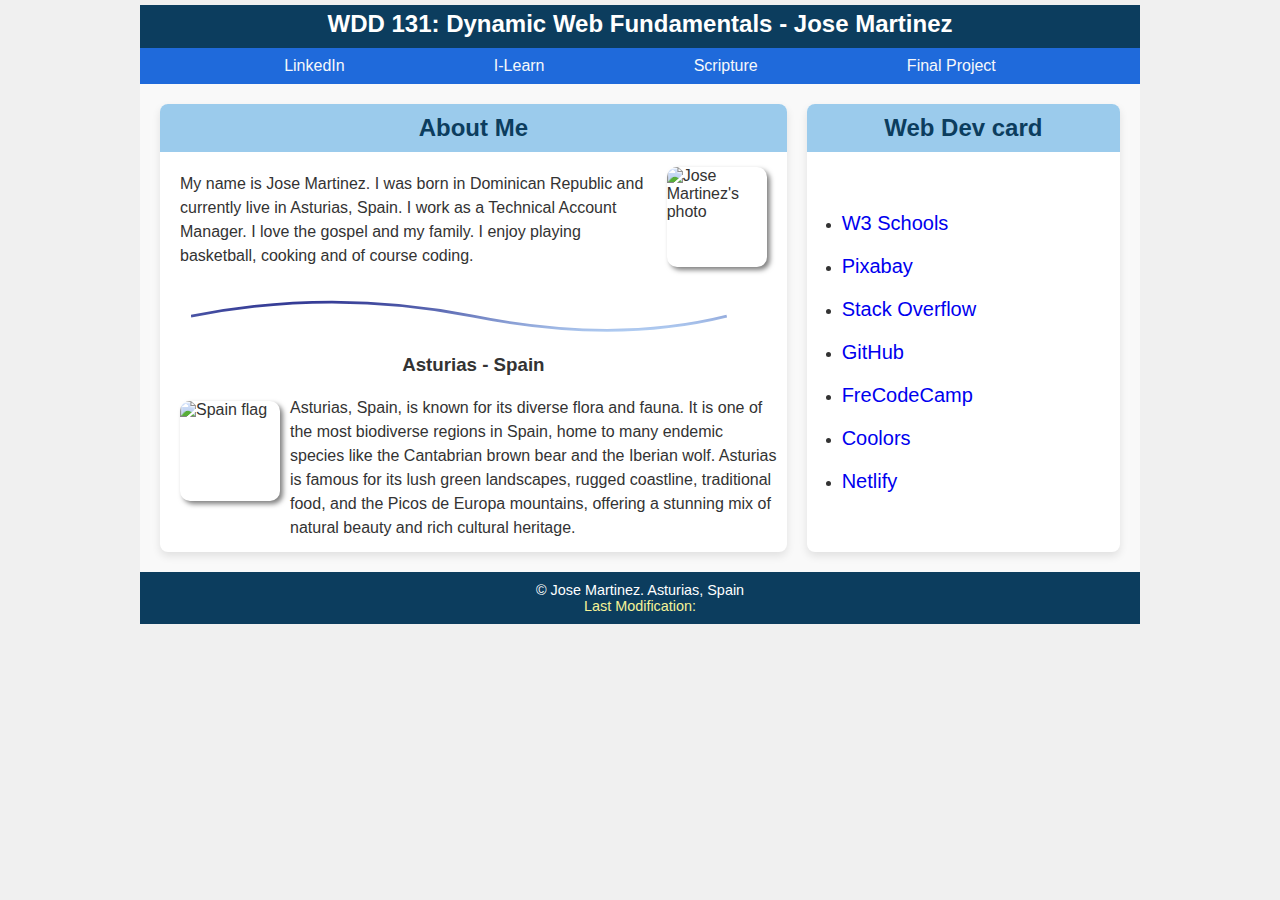
==== index.html @ cc100aa3 "index" ====
<!DOCTYPE html>
<html lang="en">

<head>
    <meta charset="UTF-8">
    <meta name="viewport" content="width=device-width, initial-scale=1.0">
    <title>WDD 131 - Dynamic Web Fundamentals - Jose Martinez</title>
    <meta name="description"
        content="WDD 131 - Dynamic Web Fundamentals by Jose Martinez. Learn about web development card and my background.">
    <meta name="author" content="Jose Martinez">
    <link rel="stylesheet" href="styles/base.css">
    <script src="scripts/getdates.js" defer></script>
</head>

<body>
    <header>
        <h1>WDD 131: Dynamic Web Fundamentals - Jose Martinez</h1>
        <nav>
            <a href="https://www.linkedin.com/in/jose-l-martinez-r/?locale=en_US" target="_blank">LinkedIn</a>
            <a href="https://byui.instructure.com/" target="_blank">I-Learn</a>
            <a href="https://www.churchofjesuschrist.org/study/scriptures/bofm/mosiah/2?lang=eng&id=p41#p41"
                target="_blank">Scripture</a>
            <a href="#">Final Project</a>
        </nav>
    </header>

    <main>
        <!-- Card Section (Left) -->
        <section class="card">
            <h2>About Me</h2>
            <div class="aboutme">
                <p class="aboutme">My name is Jose Martinez. I was born in Dominican Republic and currently live in
                    Asturias, Spain.
                    I work as a Technical Account Manager. I love the gospel and my family. I enjoy playing basketball,
                    cooking and of course coding.</p>
                <img src="images/jose.jpg" alt="Jose Martinez's photo" class="profile-photo" width="184" height="184">
            </div>

            <svg class="separator" viewBox="0 0 100 10" preserveAspectRatio="none">
                <defs>
                    <linearGradient id="gradiente" x1="0%" y1="0%" x2="100%" y2="100%">
                        <stop class="stop1" offset="0%" />
                        <stop class="stop2" offset="100%" />
                    </linearGradient>
                </defs>
                <path class="separator-path" d="M0 5 Q 25 0, 50 5 T 95 5" fill="transparent" />
            </svg>
            


            <h3 class="location">Asturias - Spain</h3>
            <div class="country">
                <img src="images/spainflag.jpg" alt="Spain flag" class="profile-photo" width="184" height="184">
                <p>Asturias, Spain, is known for its diverse flora and fauna. It is one of the most biodiverse
                    regions in Spain, home to many endemic species like the Cantabrian brown bear and the Iberian wolf.
                    Asturias is famous for its lush green landscapes, rugged coastline, traditional food,
                    and the Picos de Europa mountains, offering a stunning mix of natural beauty and rich cultural
                    heritage.</p>
            </div>
        </section>

        <!-- card Section (Right) -->
        <section class="card">
            <h2>Web Dev card</h2>
            <ul>
                <li><a href="https://www.w3schools.com" target="_blank">W3 Schools</a></li>
                <li><a href="https://pixabay.com/es/" target="_blank">Pixabay</a></li>
                <li><a href="https://stackoverflow.com/" target="_blank">Stack Overflow</a></li>
                <li><a href="https://github.com/" target="_blank">GitHub</a></li>
                <li><a href="https://www.freecodecamp.org/" target="_blank">FreCodeCamp</a></li>
                <li><a href="https://coolors.co/" target="_blank">Coolors</a></li>
                <li><a href="https://www.netlify.com/" target="_blank">Netlify</a></li>
            </ul>
        </section>
    </main>

    <footer>
        <p>&copy; <span id="currentyear"></span> Jose Martinez. Asturias, Spain</p>
        <p id="lastmodified">Last Modification: <span></span></p>
    </footer>
</body>

</html>
---- styles/base.css ----
/* Basic Reset */
* {
    margin: 0;
    padding: 0;
    box-sizing: border-box;
}

body {
    font-family:'Segoe UI', Tahoma, Verdana, sans-serif;
    background-color: #f0f0f0;
    color: #333;
    display: flex;
    flex-direction: column;
    align-items: center;
    min-height: 100vh;
}

/* Header, Main, and Footer Width */
header, main, footer {
    width: 100%;
    max-width: 1000px;
    margin: 0 auto;
    padding: 10px;
}

/* Header and Navigation */
header {
    display: flex;
    flex-direction: column;
    justify-content: space-between;
    background-color: #0c3d5e;
    color: #fff;
    text-align: center;
    margin-top: 5px;
    padding: 5px 0 0 0;
    height: auto;
}

h1 {
    font-size: 1.5em;
}

nav {
    display: flex;
    flex-direction: row;
    justify-content: space-evenly;
    background-color: #1f6adb;
    padding: 4px 0;
    margin-top: 10px;
    z-index: 1;
}

nav a {
    color: #f6f8fa;
    text-decoration: none;
    padding: 5px 5px;
    transition: background-color 0.3s;
}

nav a:hover {
    background-color: #9acbf0;
    border-radius: 5px;
    color:#0c3d5e;
}

/* Main Layout with Grid */
main {
    display: grid;
    grid-template-columns: 1fr;
    gap: 20px;
    max-height: fit-content;
    padding: 20px;
    background-color: #f9f9f9;
}

/* Section Title Background */
h2 {
    background-color: #9bcbec;
    color: #0c3d5e;
    padding: 10px;
    text-align: center;
    border-top-left-radius: 8px;
    border-top-right-radius: 8px;
    margin: 0;
}

.aboutme, .country {
    display: flex;
    flex-direction: row;
    justify-content: space-around;
    padding: 10px;
}

.aboutme p, .country p {
    line-height: 1.5;
}

.profile-photo {
    width: 100%;
    max-width: 100px;
    max-height: 100px;
    height: auto;
    border-radius: 10%;
    display: block;
    margin: 5px 10px;
    box-shadow: 3px 3px 5px rgba(0, 0, 0, 0.5);
}

/* Right Section (card) */
.card {
    display: flex;
    flex-direction: column;
    height: auto;
    background-color: #fff;
    border-radius: 8px;
    box-shadow: 0 4px 8px rgba(0, 0, 0, 0.1);
}

.card ul {
    height: 400px;
    display: flex;
    flex-direction: column;
    margin-left: 20px;
    justify-content: center;
    padding-left: 15px;
}

.card li {
    margin: 10px 0;
}

.card a {
    text-decoration: none;
    font-size: 20px;
}

.card a:hover {
    text-decoration: underline;
}

/* Location Text */
.location {
    text-align: center;
    margin: 10px 0;
}

/*style for SVG separator*/
.separator {
    width: 90%;
    height: auto;
    display: block;
    margin: 0 auto;  
}

.separator-path {
    stroke: url(#gradiente);
    stroke-width: 0.5;
}

.stop1 {
    stop-color: #242889;
    stop-opacity: 1;
}

.stop2 {
    stop-color: #bddbfb;
    stop-opacity: 1;
}

/* Footer */
footer {
    background-color: #0c3d5e;
    color: #fff;
    text-align: center;
    padding: 10px;
    font-size: 0.9em;
    margin-top: 0;
}

#lastmodified {
    color: #f6f397;
}

/* Media Queries for Responsiveness */
@media (min-width: 600px) {
    main {
        grid-template-columns: 2fr 1fr;
    }
    
    .aboutme {
        flex-direction: row;
        justify-content: flex-start;
    }

    .profile-photo {
        max-width: 100px;
    }
}

@media (max-width: 600px) {
    .profile-photo {
        max-width: 80px;
        max-height: 90px;
    }

    nav {
        flex-direction: column;
        align-items: center;
        padding: 10px;
    }

    nav a {
        margin: 5px 0;
        font-size: 1.2em;
    }

    /* Aditional adjustment for card */
    .card ul {
        margin-left: 30px;
        padding: 0;
    }
}
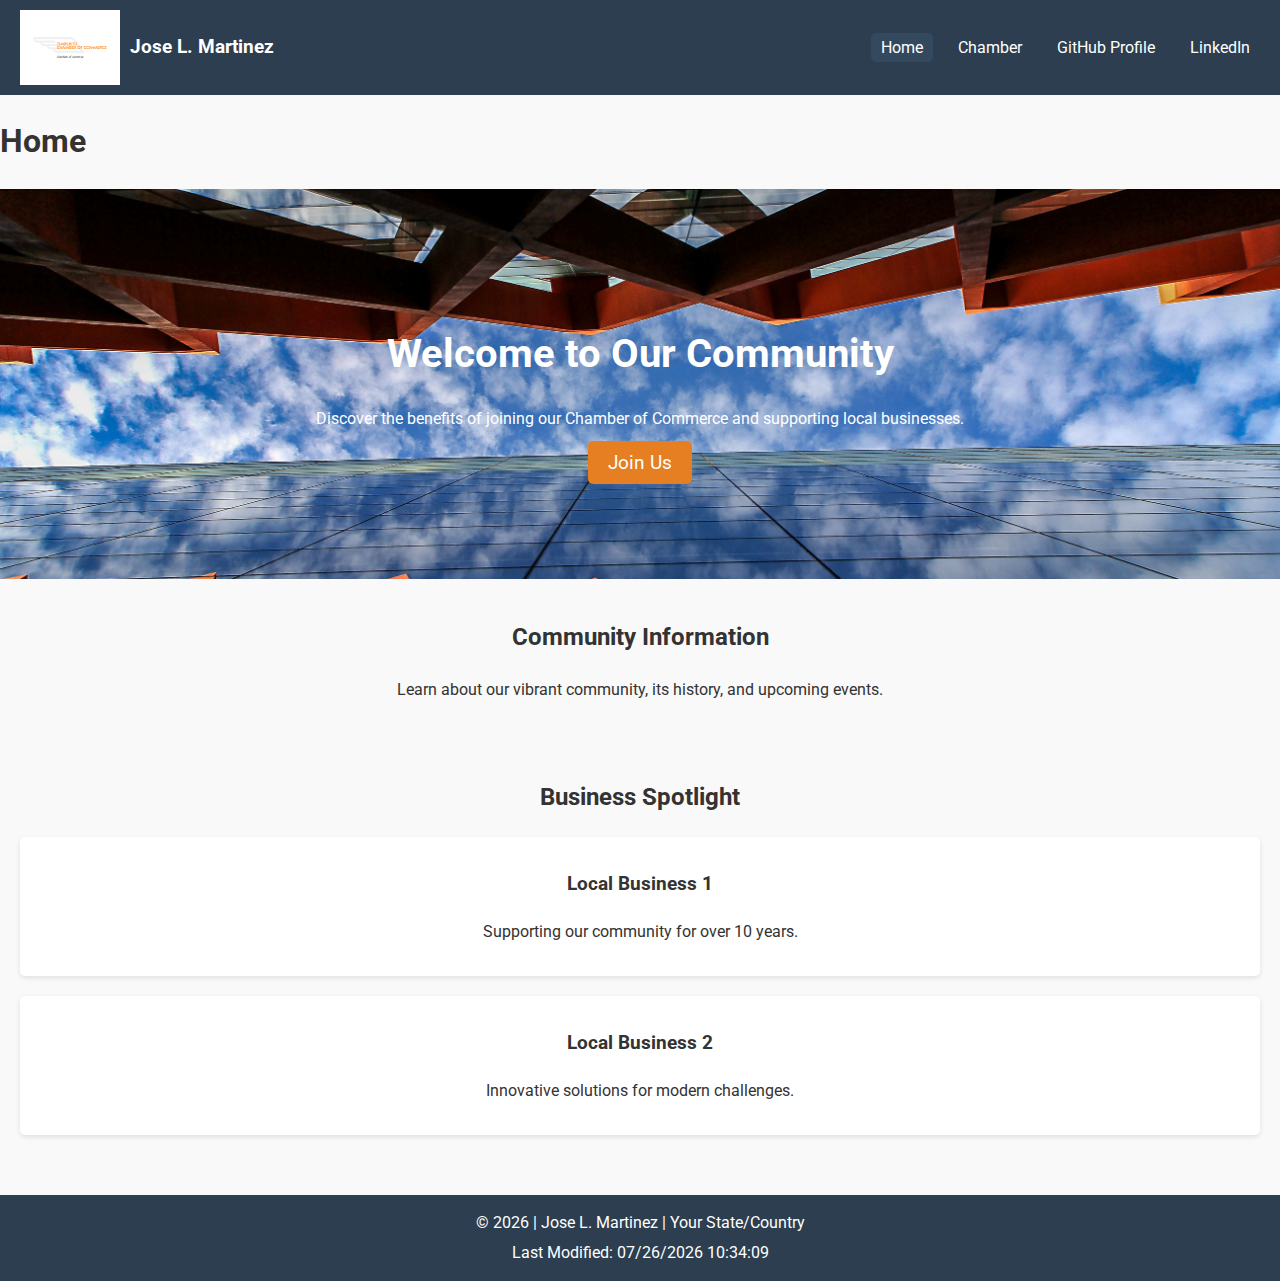
==== commit 4b902f2c: "chamber of comerce" ====
--- a/index.html
+++ b/index.html
@@ -1,83 +1,61 @@
 <!DOCTYPE html>
 <html lang="en">
-
 <head>
     <meta charset="UTF-8">
     <meta name="viewport" content="width=device-width, initial-scale=1.0">
-    <title>WDD 131 - Dynamic Web Fundamentals - Jose Martinez</title>
-    <meta name="description"
-        content="WDD 131 - Dynamic Web Fundamentals by Jose Martinez. Learn about web development card and my background.">
-    <meta name="author" content="Jose Martinez">
-    <link rel="stylesheet" href="styles/base.css">
-    <script src="scripts/getdates.js" defer></script>
+    <meta name="description" content="Chamber of Commerce website promoting local business interests and community growth.">
+    <meta name="author" content="Your Name">
+    <title>Chamber of Commerce</title>
+    <link rel="stylesheet" href="/styles/styles.css">
+    <link href="https://fonts.googleapis.com/css2?family=Roboto:wght@400;700&family=Open+Sans:wght@400;700&display=swap" rel="stylesheet">
+    <script src="/scripts/scripts.js" defer></script>
 </head>
-
 <body>
     <header>
-        <h1>WDD 131: Dynamic Web Fundamentals - Jose Martinez</h1>
+        <div class="header-content">
+            <img src="images/logo.png" alt="Chamber of Commerce Logo" width="100">
+            <span>Jose L. Martinez</span>
+        </div>
         <nav>
-            <a href="https://www.linkedin.com/in/jose-l-martinez-r/?locale=en_US" target="_blank">LinkedIn</a>
-            <a href="https://byui.instructure.com/" target="_blank">I-Learn</a>
-            <a href="https://www.churchofjesuschrist.org/study/scriptures/bofm/mosiah/2?lang=eng&id=p41#p41"
-                target="_blank">Scripture</a>
-            <a href="#">Final Project</a>
+            <button id="menu-toggle" aria-label="Toggle navigation menu">&#9776;</button>
+            <ul id="nav-menu">
+                <li><a href="index.html" class="active">Home</a></li>
+                <li><a href="chamber.html">Chamber</a></li>
+                <li><a href="https://github.com/yourprofile" target="_blank">GitHub Profile</a></li>
+                <li><a href="https://linkedin.com/in/yourprofile" target="_blank">LinkedIn</a></li>
+            </ul>
         </nav>
     </header>
 
     <main>
-        <!-- Card Section (Left) -->
-        <section class="card">
-            <h2>About Me</h2>
-            <div class="aboutme">
-                <p class="aboutme">My name is Jose Martinez. I was born in Dominican Republic and currently live in
-                    Asturias, Spain.
-                    I work as a Technical Account Manager. I love the gospel and my family. I enjoy playing basketball,
-                    cooking and of course coding.</p>
-                <img src="images/jose.jpg" alt="Jose Martinez's photo" class="profile-photo" width="184" height="184">
-            </div>
-
-            <svg class="separator" viewBox="0 0 100 10" preserveAspectRatio="none">
-                <defs>
-                    <linearGradient id="gradiente" x1="0%" y1="0%" x2="100%" y2="100%">
-                        <stop class="stop1" offset="0%" />
-                        <stop class="stop2" offset="100%" />
-                    </linearGradient>
-                </defs>
-                <path class="separator-path" d="M0 5 Q 25 0, 50 5 T 95 5" fill="transparent" />
-            </svg>
-            
-
-
-            <h3 class="location">Asturias - Spain</h3>
-            <div class="country">
-                <img src="images/spainflag.jpg" alt="Spain flag" class="profile-photo" width="184" height="184">
-                <p>Asturias, Spain, is known for its diverse flora and fauna. It is one of the most biodiverse
-                    regions in Spain, home to many endemic species like the Cantabrian brown bear and the Iberian wolf.
-                    Asturias is famous for its lush green landscapes, rugged coastline, traditional food,
-                    and the Picos de Europa mountains, offering a stunning mix of natural beauty and rich cultural
-                    heritage.</p>
-            </div>
+        <h1>Home</h1>
+        <section class="hero">
+            <h2>Welcome to Our Community</h2>
+            <p>Discover the benefits of joining our Chamber of Commerce and supporting local businesses.</p>
+            <a href="join.html" class="cta-button">Join Us</a>
         </section>
 
-        <!-- card Section (Right) -->
-        <section class="card">
-            <h2>Web Dev card</h2>
-            <ul>
-                <li><a href="https://www.w3schools.com" target="_blank">W3 Schools</a></li>
-                <li><a href="https://pixabay.com/es/" target="_blank">Pixabay</a></li>
-                <li><a href="https://stackoverflow.com/" target="_blank">Stack Overflow</a></li>
-                <li><a href="https://github.com/" target="_blank">GitHub</a></li>
-                <li><a href="https://www.freecodecamp.org/" target="_blank">FreCodeCamp</a></li>
-                <li><a href="https://coolors.co/" target="_blank">Coolors</a></li>
-                <li><a href="https://www.netlify.com/" target="_blank">Netlify</a></li>
-            </ul>
+        <section class="community-info">
+            <h2>Community Information</h2>
+            <p>Learn about our vibrant community, its history, and upcoming events.</p>
+        </section>
+
+        <section class="business-spotlight">
+            <h2>Business Spotlight</h2>
+            <div class="business">
+                <h3>Local Business 1</h3>
+                <p>Supporting our community for over 10 years.</p>
+            </div>
+            <div class="business">
+                <h3>Local Business 2</h3>
+                <p>Innovative solutions for modern challenges.</p>
+            </div>
         </section>
     </main>
 
     <footer>
-        <p>&copy; <span id="currentyear"></span> Jose Martinez. Asturias, Spain</p>
-        <p id="lastmodified">Last Modification: <span></span></p>
+        <p>&copy; <span id="current-year"></span> | Jose L. Martinez | Your State/Country</p>
+        <p id="lastModified"></p>
     </footer>
 </body>
-
 </html>--- a/styles/styles.css
+++ b/styles/styles.css
@@ -0,0 +1,144 @@
+/* General Styles */
+body {
+    font-family: 'Roboto', sans-serif;
+    margin: 0;
+    padding: 0;
+    line-height: 1.6;
+    color: #333;
+    background-color: #f9f9f9;
+}
+
+header {
+    background-color: #2c3e50;
+    color: #fff;
+    padding: 10px 20px;
+    display: flex;
+    justify-content: space-between;
+    align-items: center;
+}
+
+header .header-content {
+    display: flex;
+    align-items: center;
+}
+
+header img {
+    margin-right: 10px;
+}
+
+header span {
+    font-size: 1.2em;
+    font-weight: bold;
+}
+
+nav {
+    position: relative;
+}
+
+nav ul {
+    list-style: none;
+    padding: 0;
+    margin: 0;
+    display: flex;
+    gap: 15px;
+}
+
+nav ul li {
+    display: inline;
+}
+
+nav ul li a {
+    color: #fff;
+    text-decoration: none;
+    padding: 5px 10px;
+    transition: background-color 0.3s;
+}
+
+nav ul li a:hover, nav ul li a.active {
+    background-color: #34495e;
+    border-radius: 5px;
+}
+
+#menu-toggle {
+    display: none;
+    background: none;
+    border: none;
+    color: #fff;
+    font-size: 1.5em;
+    cursor: pointer;
+}
+
+.hero {
+    background: url('/images/hero.jpg') no-repeat center center/cover;
+    color: #fff;
+    padding: 100px 20px;
+    text-align: center;
+}
+
+.hero h2 {
+    font-size: 2.5em;
+    margin-bottom: 20px;
+}
+
+.hero .cta-button {
+    background-color: #e67e22;
+    color: #fff;
+    padding: 10px 20px;
+    text-decoration: none;
+    border-radius: 5px;
+    font-size: 1.2em;
+}
+
+.community-info, .business-spotlight {
+    padding: 20px;
+    text-align: center;
+}
+
+.business-spotlight .business {
+    margin: 20px 0;
+    padding: 15px;
+    background-color: #fff;
+    border-radius: 5px;
+    box-shadow: 0 2px 5px rgba(0, 0, 0, 0.1);
+}
+
+footer {
+    background-color: #2c3e50;
+    color: #fff;
+    text-align: center;
+    padding: 10px 0;
+    margin-top: 20px;
+}
+
+footer p {
+    margin: 5px 0;
+}
+
+/* Responsive Design */
+@media (max-width: 768px) {
+    nav ul {
+        display: none;
+        flex-direction: column;
+        background-color: #2c3e50;
+        position: absolute;
+        top: 50px;
+        right: 0;
+        width: 100%;
+    }
+
+    nav ul.active {
+        display: flex;
+    }
+
+    #menu-toggle {
+        display: block;
+    }
+
+    .hero {
+        padding: 50px 20px;
+    }
+
+    .hero h2 {
+        font-size: 2em;
+    }
+}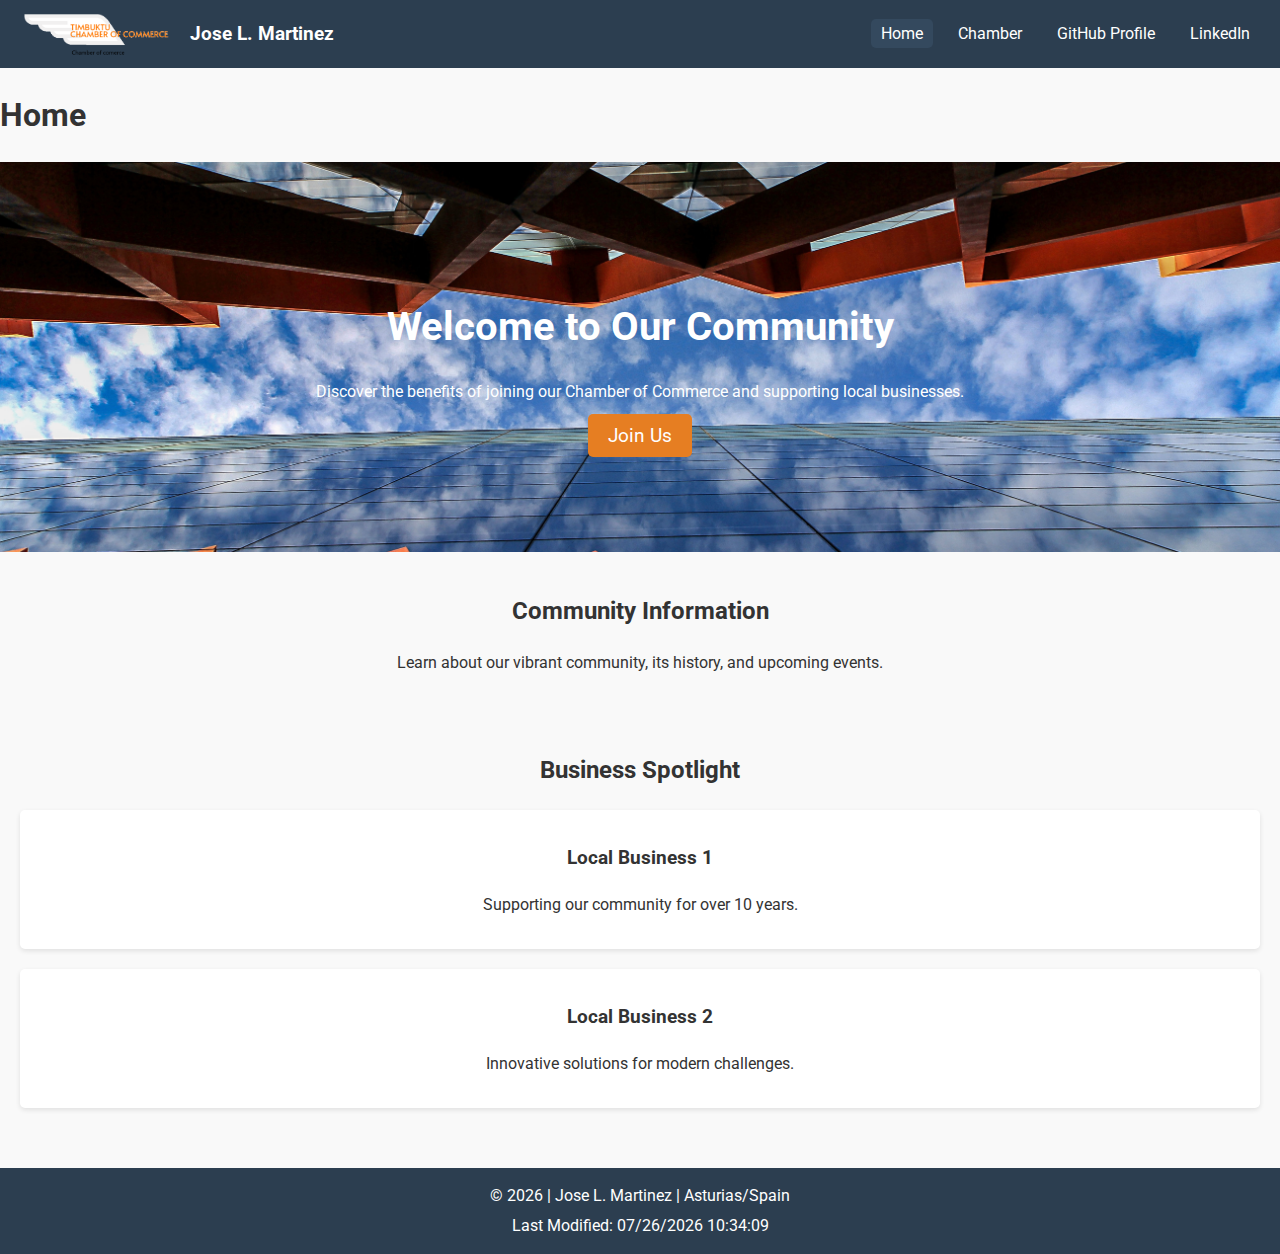
==== commit 7443eb18: "logo" ====
--- a/index.html
+++ b/index.html
@@ -6,23 +6,23 @@
     <meta name="description" content="Chamber of Commerce website promoting local business interests and community growth.">
     <meta name="author" content="Your Name">
     <title>Chamber of Commerce</title>
-    <link rel="stylesheet" href="/styles/styles.css">
+    <link rel="stylesheet" href="styles/styles.css">
     <link href="https://fonts.googleapis.com/css2?family=Roboto:wght@400;700&family=Open+Sans:wght@400;700&display=swap" rel="stylesheet">
-    <script src="/scripts/scripts.js" defer></script>
+    <script src="scripts/scripts.js" defer></script>
 </head>
 <body>
     <header>
         <div class="header-content">
-            <img src="images/logo.png" alt="Chamber of Commerce Logo" width="100">
-            <span>Jose L. Martinez</span>
+            <img class="logo" src="images/logo.png" alt="Chamber of Commerce Logo">
+            <span class="studentName">Jose L. Martinez</span>
         </div>
         <nav>
             <button id="menu-toggle" aria-label="Toggle navigation menu">&#9776;</button>
             <ul id="nav-menu">
                 <li><a href="index.html" class="active">Home</a></li>
                 <li><a href="chamber.html">Chamber</a></li>
-                <li><a href="https://github.com/yourprofile" target="_blank">GitHub Profile</a></li>
-                <li><a href="https://linkedin.com/in/yourprofile" target="_blank">LinkedIn</a></li>
+                <li><a href="https://github.com/jym126" target="_blank">GitHub Profile</a></li>
+                <li><a href="https://www.linkedin.com/in/jose-l-martinez-r/?locale=en_US" target="_blank">LinkedIn</a></li>
             </ul>
         </nav>
     </header>
@@ -54,7 +54,7 @@
     </main>
 
     <footer>
-        <p>&copy; <span id="current-year"></span> | Jose L. Martinez | Your State/Country</p>
+        <p>&copy; <span id="current-year"></span> | Jose L. Martinez | Asturias/Spain</p>
         <p id="lastModified"></p>
     </footer>
 </body>
--- a/styles/styles.css
+++ b/styles/styles.css
@@ -29,6 +29,16 @@
 header span {
     font-size: 1.2em;
     font-weight: bold;
+}
+
+.logo{
+    width: 150px;
+    margin: 0;
+    padding: 0;
+}
+
+.studentName {
+    margin-left: 20px;
 }
 
 nav {
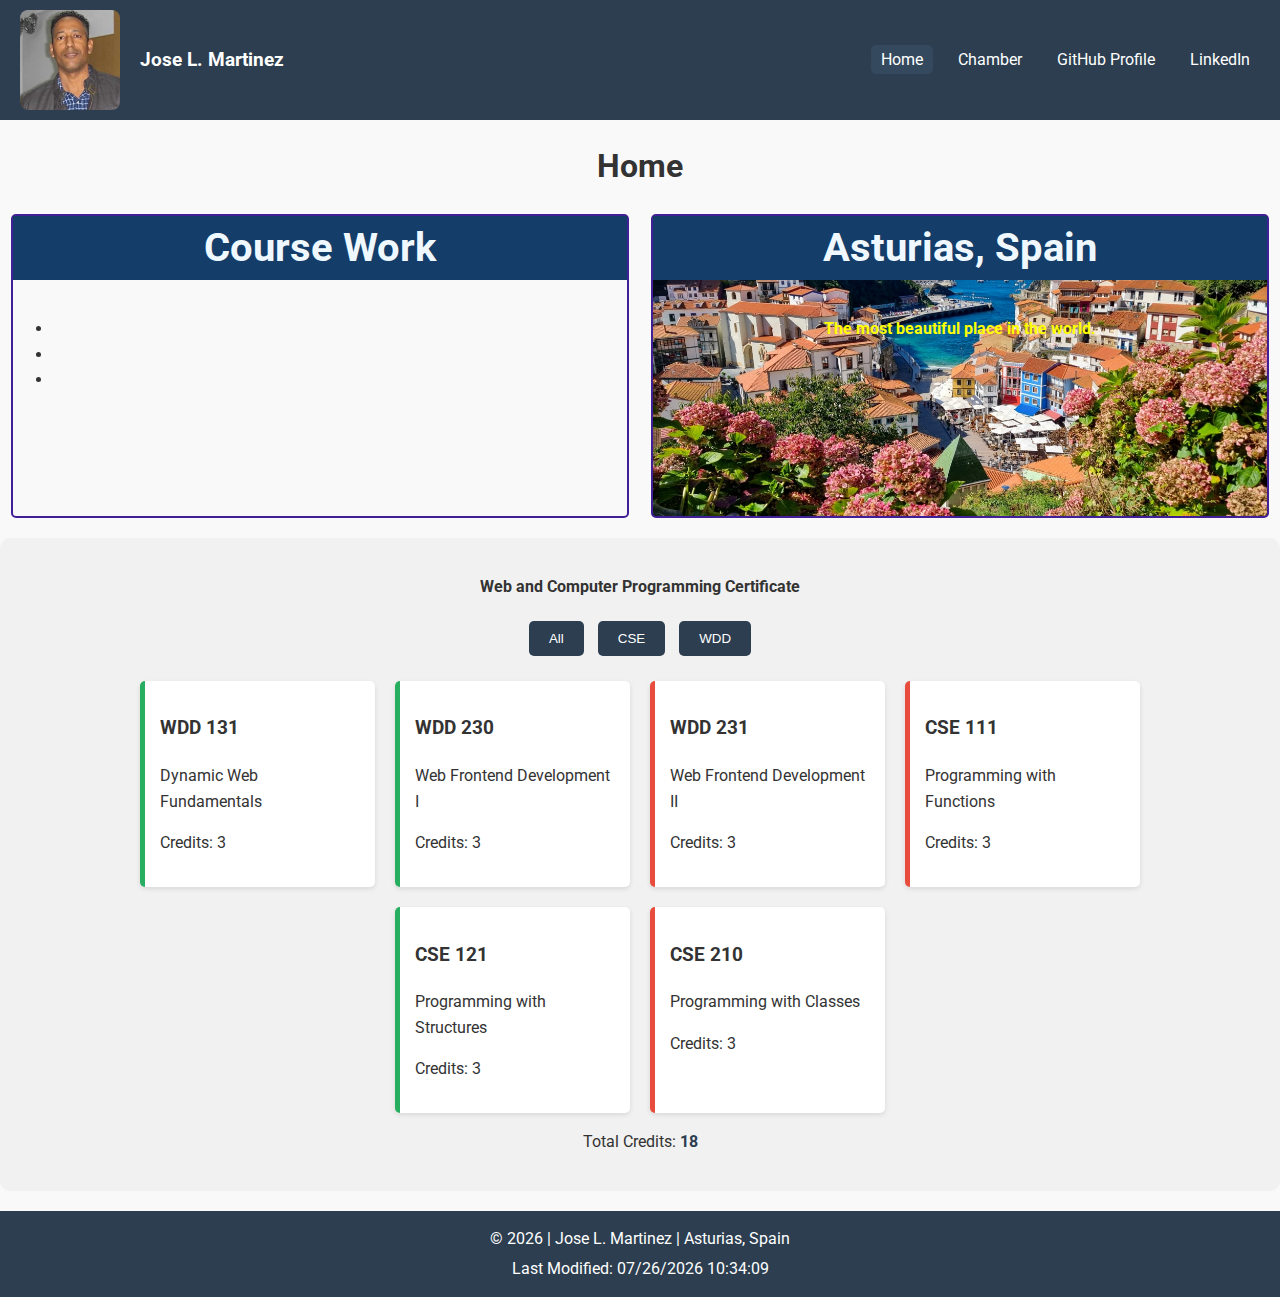
==== commit 0ced98ce: "styling" ====
--- a/index.html
+++ b/index.html
@@ -3,9 +3,9 @@
 <head>
     <meta charset="UTF-8">
     <meta name="viewport" content="width=device-width, initial-scale=1.0">
-    <meta name="description" content="Chamber of Commerce website promoting local business interests and community growth.">
-    <meta name="author" content="Your Name">
-    <title>Chamber of Commerce</title>
+    <meta name="description" content="Course home page.">
+    <meta name="author" content="Jose L. Martinez">
+    <title>Course Home Page</title>
     <link rel="stylesheet" href="styles/styles.css">
     <link href="https://fonts.googleapis.com/css2?family=Roboto:wght@400;700&family=Open+Sans:wght@400;700&display=swap" rel="stylesheet">
     <script src="scripts/scripts.js" defer></script>
@@ -13,7 +13,7 @@
 <body>
     <header>
         <div class="header-content">
-            <img class="logo" src="images/logo.png" alt="Chamber of Commerce Logo">
+            <img class="logo" src="images/jose.jpg" alt="student photo">
             <span class="studentName">Jose L. Martinez</span>
         </div>
         <nav>
@@ -27,34 +27,38 @@
         </nav>
     </header>
 
+    <h1>Home</h1>
     <main>
-        <h1>Home</h1>
         <section class="hero">
-            <h2>Welcome to Our Community</h2>
-            <p>Discover the benefits of joining our Chamber of Commerce and supporting local businesses.</p>
-            <a href="join.html" class="cta-button">Join Us</a>
+            <div class="courseWork hero-content">
+                <h2>Course Work</h2>
+                <ul>
+                    <li></li>
+                    <li></li>
+                    <li></li>
+                </ul>
+            </div>
+            <div class="country hero-content">
+                <h2>Asturias, Spain</h2>
+                <p><strong>The most beautiful place in the world.</strong></p>
+            </div>
         </section>
 
-        <section class="community-info">
-            <h2>Community Information</h2>
-            <p>Learn about our vibrant community, its history, and upcoming events.</p>
-        </section>
-
-        <section class="business-spotlight">
-            <h2>Business Spotlight</h2>
-            <div class="business">
-                <h3>Local Business 1</h3>
-                <p>Supporting our community for over 10 years.</p>
+        <!-- Course Work Section -->
+        <section class="course-work">
+            <p><strong>Web and Computer Programming Certificate</strong></p>
+            <div class="filter-buttons">
+                <button id="filter-all">All</button>
+                <button id="filter-cse">CSE</button>
+                <button id="filter-wdd">WDD</button>
             </div>
-            <div class="business">
-                <h3>Local Business 2</h3>
-                <p>Innovative solutions for modern challenges.</p>
-            </div>
+            <div id="courses-container"></div>
+            <p>Total Credits: <span id="total-credits"></span></p>
         </section>
     </main>
 
     <footer>
-        <p>&copy; <span id="current-year"></span> | Jose L. Martinez | Asturias/Spain</p>
+        <p>&copy; <span id="current-year"></span> | Jose L. Martinez | Asturias, Spain</p>
         <p id="lastModified"></p>
     </footer>
 </body>
--- a/styles/styles.css
+++ b/styles/styles.css
@@ -6,6 +6,7 @@
     line-height: 1.6;
     color: #333;
     background-color: #f9f9f9;
+    text-align: center; /* Centralize all text */
 }
 
 header {
@@ -31,10 +32,11 @@
     font-weight: bold;
 }
 
-.logo{
-    width: 150px;
+.logo {
+    width: 100px;
     margin: 0;
     padding: 0;
+    border-radius: 8px;
 }
 
 .studentName {
@@ -79,10 +81,41 @@
 }
 
 .hero {
-    background: url('/images/hero.jpg') no-repeat center center/cover;
-    color: #fff;
-    padding: 100px 20px;
+    display: flex;
+    flex-direction: row;
+    justify-content:space-around;
+}
+
+.country {
+    color: #fff;
     text-align: center;
+    background: url('/images/asturias.jpg') no-repeat center center/cover;
+}
+
+.country p {
+    color: yellow;
+}
+
+.course-work {
+    background-color: #f1f1f1;
+    border-radius: 10px;
+    margin: 20px 0;
+}
+
+.hero-content {
+    display: flex;
+    flex-direction: column;
+    border: #411f97 2px solid;
+    border-radius: 5px;
+    width: 48%;
+    height: 300px;
+    padding-top: 0;
+}
+
+.hero-content h2 {
+    background-color: #143e69;
+    margin: 0;
+    color: aliceblue;
 }
 
 .hero h2 {
@@ -99,7 +132,7 @@
     font-size: 1.2em;
 }
 
-.community-info, .business-spotlight {
+.community-info, .business-spotlight, .course-work {
     padding: 20px;
     text-align: center;
 }
@@ -112,8 +145,58 @@
     box-shadow: 0 2px 5px rgba(0, 0, 0, 0.1);
 }
 
+
+.filter-buttons {
+    margin-bottom: 20px;
+}
+
+.filter-buttons button {
+    background-color: #2c3e50;
+    color: #fff;
+    border: none;
+    padding: 10px 20px;
+    margin: 5px;
+    border-radius: 5px;
+    cursor: pointer;
+    transition: background-color 0.3s;
+}
+
+.filter-buttons button:hover {
+    background-color: #34495e;
+}
+
+#courses-container {
+    display: flex;
+    flex-wrap: wrap;
+    gap: 20px;
+    justify-content: center;
+}
+
+.course-card {
+    background-color: #fff;
+    border-radius: 5px;
+    box-shadow: 0 2px 5px rgba(0, 0, 0, 0.1);
+    padding: 15px;
+    width: 200px;
+    text-align: left;
+}
+
+.course-card.completed {
+    border-left: 5px solid #27ae60;
+}
+
+.course-card:not(.completed) {
+    border-left: 5px solid #e74c3c;
+}
+
+#total-credits {
+    font-weight: bold;
+    color: #2c3e50;
+}
+
+/* Footer Styles */
 footer {
-    background-color: #2c3e50;
+    background-color: #2c3e50; /* Same as navbar */
     color: #fff;
     text-align: center;
     padding: 10px 0;
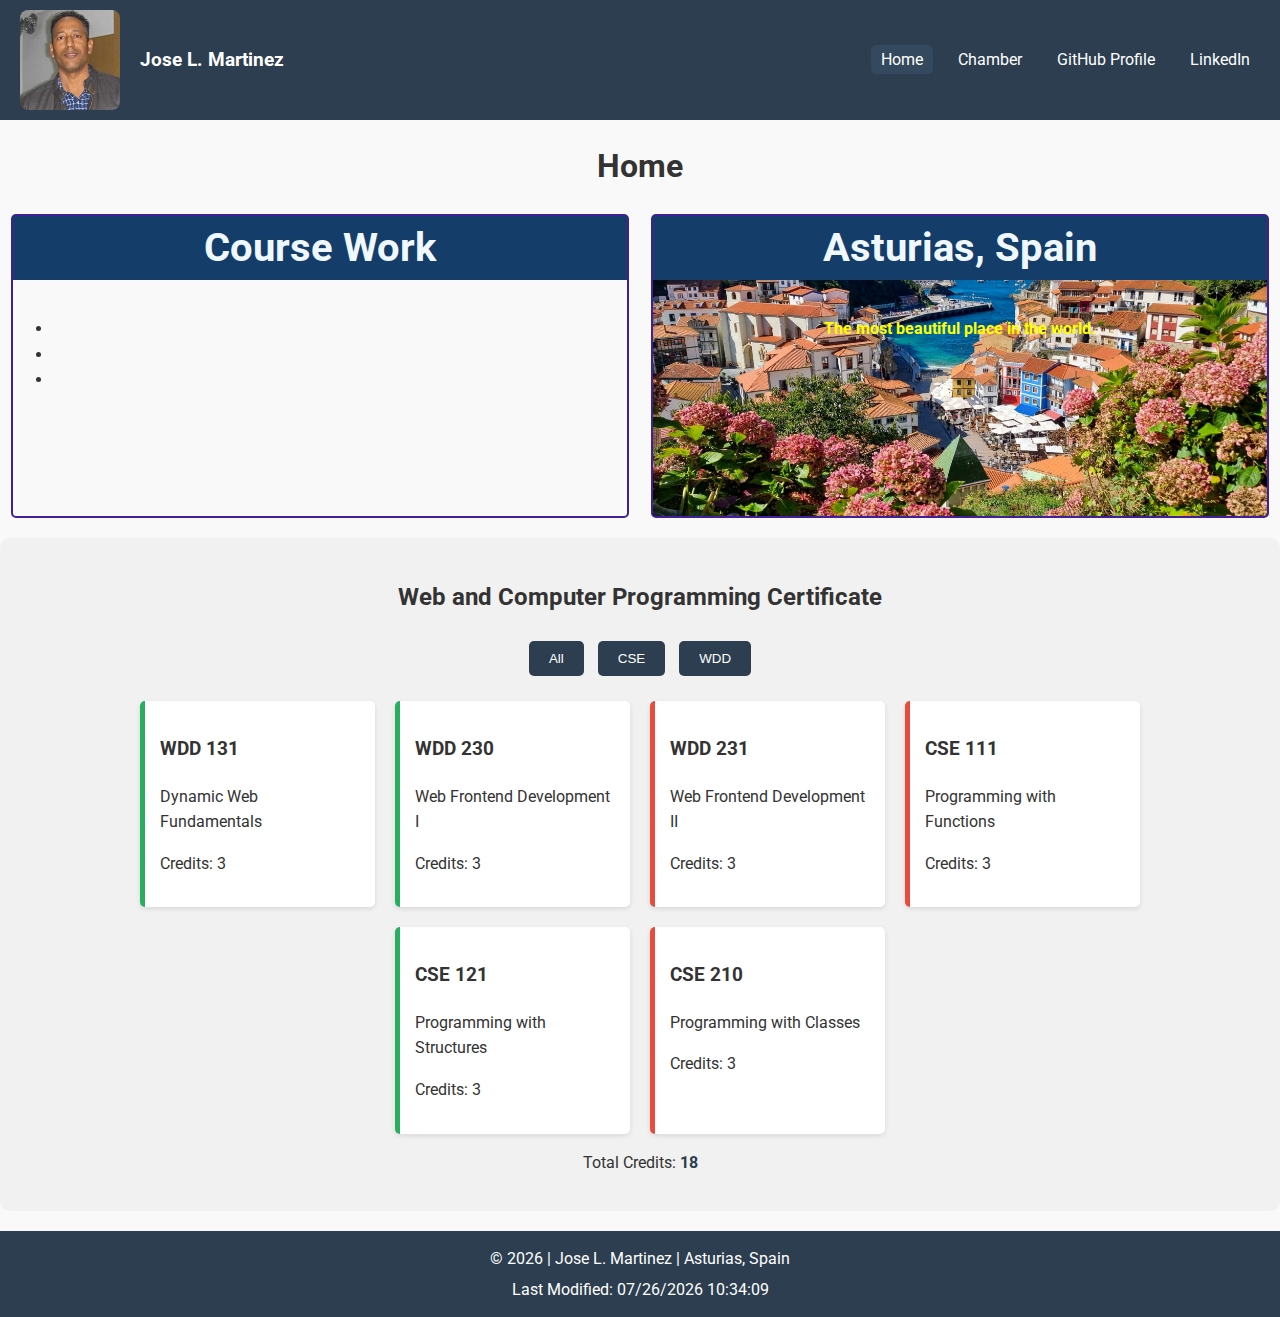
==== commit 424a3808: "html checker" ====
--- a/index.html
+++ b/index.html
@@ -46,7 +46,7 @@
 
         <!-- Course Work Section -->
         <section class="course-work">
-            <p><strong>Web and Computer Programming Certificate</strong></p>
+            <h2>Web and Computer Programming Certificate</h2>
             <div class="filter-buttons">
                 <button id="filter-all">All</button>
                 <button id="filter-cse">CSE</button>
